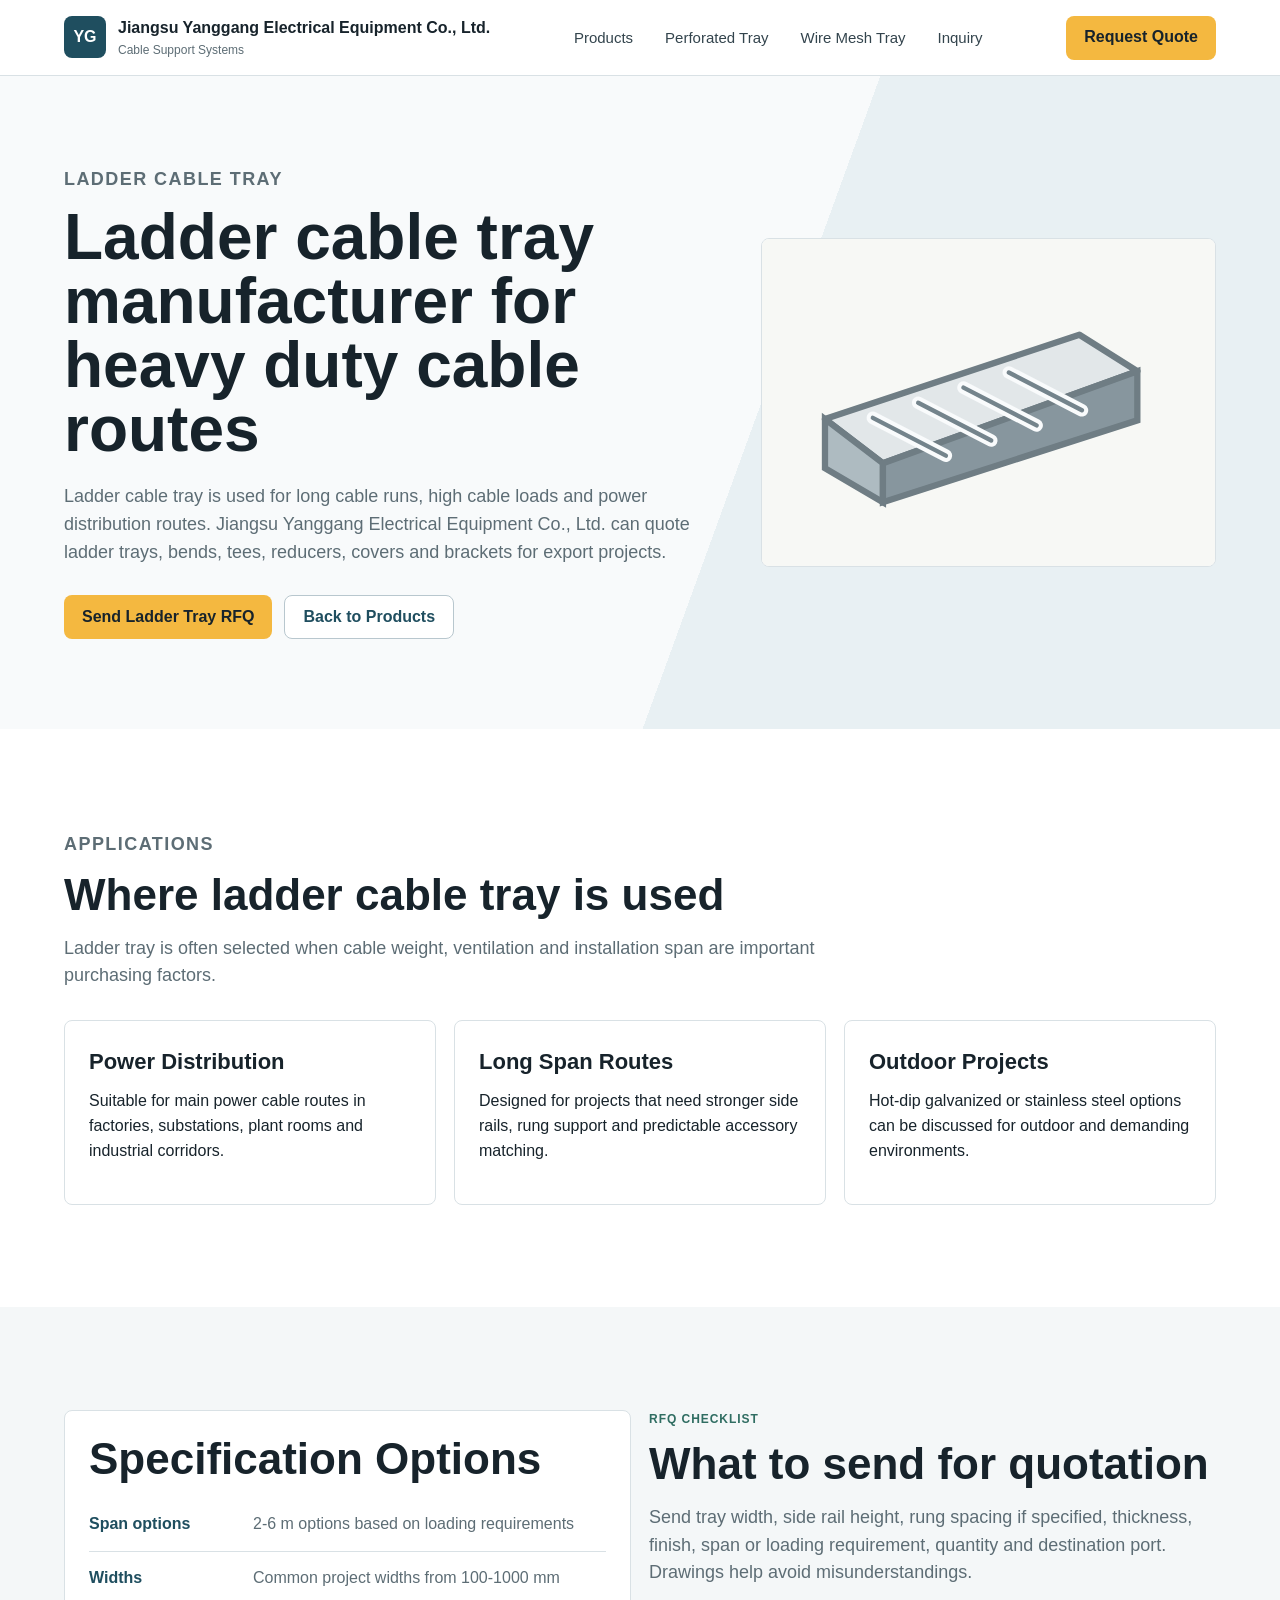
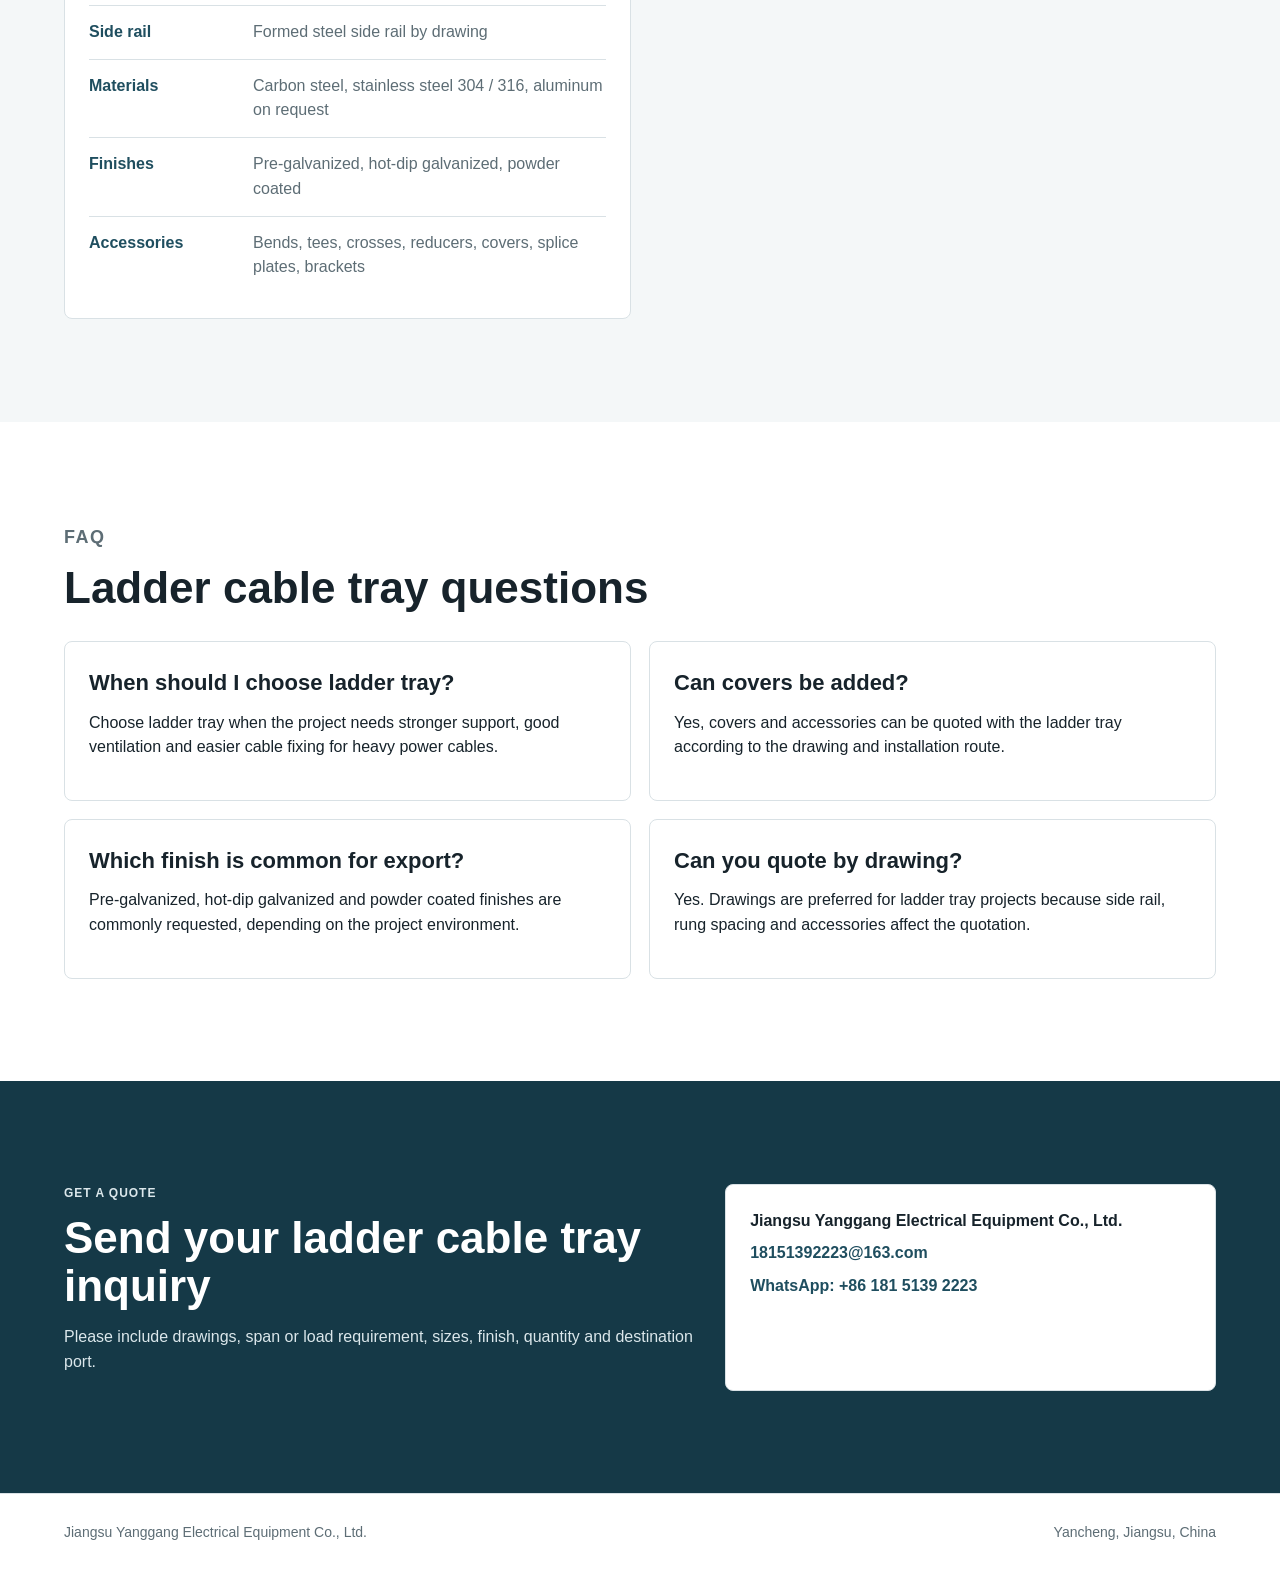
==== ladder-cable-tray.html @ 52fbe7bf "Add ladder-cable-tray SEO page" ====
<!doctype html>
<html lang="en">
  <head>
    <meta charset="utf-8">
    <meta name="viewport" content="width=device-width, initial-scale=1">
    <title>Ladder Cable Tray Manufacturer China | Jiangsu Yanggang</title>
    <meta name="description" content="Ladder cable tray manufacturer in China for heavy duty power cable routing, long span installation and export projects. Send drawings and load requirements for RFQ.">
    <meta name="robots" content="index, follow">
    <link rel="canonical" href="https://ygdqjt.github.io/cable-tray-website/ladder-cable-tray.html">
    <meta property="og:type" content="product">
    <meta property="og:url" content="https://ygdqjt.github.io/cable-tray-website/ladder-cable-tray.html">
    <meta property="og:title" content="Ladder Cable Tray Manufacturer China | Jiangsu Yanggang">
    <meta property="og:description" content="Heavy duty ladder cable tray for power distribution, plant rooms and long cable runs.">
    <meta property="og:site_name" content="Jiangsu Yanggang Electrical Equipment Co., Ltd.">
    <meta name="twitter:card" content="summary">
    <script type="application/ld+json">
      {
        "@context": "https://schema.org",
        "@type": "Product",
        "name": "Ladder Cable Tray",
        "description": "Heavy duty ladder cable tray for power distribution, long span cable runs and plant rooms.",
        "brand": {"@type": "Brand", "name": "Jiangsu Yanggang"},
        "manufacturer": {
          "@type": "Organization",
          "name": "Jiangsu Yanggang Electrical Equipment Co., Ltd.",
          "url": "https://ygdqjt.github.io/cable-tray-website/",
          "email": "18151392223@163.com",
          "telephone": "+8618151392223"
        }
      }
    </script>
    <style>
      :root { --ink:#17232b; --muted:#5d6d75; --line:#d9e1e5; --soft:#f4f7f8; --deep:#1f4e5f; --deep2:#153947; --gold:#f4b840; --green:#2f6d62; --radius:8px; }
      * { box-sizing:border-box; } body { margin:0; color:var(--ink); font-family:Arial, Helvetica, sans-serif; line-height:1.55; } a { color:inherit; text-decoration:none; }
      .site-header { position:sticky; top:0; z-index:10; display:flex; align-items:center; gap:22px; min-height:76px; padding:14px clamp(18px,5vw,64px); background:rgba(255,255,255,.94); border-bottom:1px solid var(--line); }
      .brand { display:flex; align-items:center; gap:12px; min-width:260px; } .brand-mark { display:grid; place-items:center; width:42px; height:42px; border-radius:8px; color:#fff; font-weight:800; background:var(--deep); } .brand strong,.brand small { display:block; } .brand small { color:var(--muted); font-size:12px; }
      .site-nav { display:flex; justify-content:center; gap:clamp(16px,3vw,32px); flex:1; color:#33444d; font-size:15px; } .header-cta,.btn { display:inline-flex; align-items:center; justify-content:center; min-height:44px; padding:0 18px; border-radius:var(--radius); font-weight:700; } .header-cta,.btn.primary { background:var(--gold); color:#17232b; } .btn.secondary { border:1px solid #b8c7ce; color:var(--deep); background:#fff; }
      .product-hero { display:grid; grid-template-columns:minmax(0,1fr) minmax(360px,.72fr); gap:clamp(28px,5vw,70px); align-items:center; padding:clamp(54px,7vw,96px) clamp(18px,5vw,64px); background:linear-gradient(110deg,#f8fafb 0%,#f8fafb 58%,#e8f0f3 58%,#e8f0f3 100%); }
      .eyebrow { margin:0 0 12px; color:var(--green); font-size:12px; font-weight:800; letter-spacing:.08em; text-transform:uppercase; } h1,h2,h3,p { margin-top:0; } h1 { max-width:800px; margin-bottom:22px; font-size:clamp(38px,5vw,66px); line-height:1; } h2 { margin-bottom:16px; font-size:clamp(28px,4vw,44px); line-height:1.08; } h3 { margin-bottom:10px; font-size:22px; }
      .lead,.section-head p,.product-copy p { color:var(--muted); font-size:18px; max-width:760px; } .actions { display:flex; flex-wrap:wrap; gap:12px; margin-top:28px; } .product-visual { border:1px solid var(--line); border-radius:var(--radius); background:#fff; overflow:hidden; } .product-visual svg { display:block; width:100%; height:auto; }
      .section,.contact { padding:clamp(58px,8vw,104px) clamp(18px,5vw,64px); } .section-head { max-width:880px; margin-bottom:30px; } .grid-3,.grid-2 { display:grid; gap:18px; } .grid-3 { grid-template-columns:repeat(3,minmax(0,1fr)); } .grid-2 { grid-template-columns:repeat(2,minmax(0,1fr)); }
      .card,.specs,.faq article,.contact-box { border:1px solid var(--line); border-radius:var(--radius); background:#fff; padding:24px; } .soft { background:var(--soft); } .specs dl { margin:0; } .specs div { display:grid; grid-template-columns:150px 1fr; gap:14px; padding:14px 0; border-bottom:1px solid var(--line); } .specs div:last-child { border-bottom:0; } .specs dt { color:var(--deep); font-weight:800; } .specs dd { margin:0; color:var(--muted); }
      .contact { display:grid; grid-template-columns:minmax(0,.9fr) minmax(320px,.7fr); gap:30px; background:var(--deep2); color:#fff; } .contact p,.contact a { color:#dbe7eb; } .contact-box { background:#fff; color:var(--ink); } .contact-box a { display:block; color:var(--deep); font-weight:700; margin-top:8px; }
      .site-footer { display:flex; justify-content:space-between; gap:22px; padding:28px clamp(18px,5vw,64px); border-top:1px solid var(--line); color:var(--muted); font-size:14px; }
      @media (max-width:900px) { .product-hero,.contact,.grid-3,.grid-2 { grid-template-columns:1fr; } .site-nav,.header-cta { display:none; } h1 { font-size:42px; } .site-footer { display:block; } }
    </style>
  </head>
  <body>
    <header class="site-header">
      <a class="brand" href="index.html" aria-label="Jiangsu Yanggang Electrical Equipment Co., Ltd. home"><span class="brand-mark">YG</span><span><strong>Jiangsu Yanggang Electrical Equipment Co., Ltd.</strong><small>Cable Support Systems</small></span></a>
      <nav class="site-nav" aria-label="Primary navigation"><a href="index.html#products">Products</a><a href="perforated-cable-tray.html">Perforated Tray</a><a href="wire-mesh-cable-tray.html">Wire Mesh Tray</a><a href="#contact">Inquiry</a></nav>
      <a class="header-cta" href="#contact">Request Quote</a>
    </header>
    <main>
      <section class="product-hero">
        <div class="product-copy">
          <p class="eyebrow">Ladder cable tray</p>
          <h1>Ladder cable tray manufacturer for heavy duty cable routes</h1>
          <p class="lead">Ladder cable tray is used for long cable runs, high cable loads and power distribution routes. Jiangsu Yanggang Electrical Equipment Co., Ltd. can quote ladder trays, bends, tees, reducers, covers and brackets for export projects.</p>
          <div class="actions"><a class="btn primary" href="#contact">Send Ladder Tray RFQ</a><a class="btn secondary" href="index.html#products">Back to Products</a></div>
        </div>
        <div class="product-visual" aria-label="Ladder cable tray illustration">
          <svg viewBox="0 0 720 520" role="img" aria-label="Heavy duty ladder cable tray"><rect width="720" height="520" fill="#f7f8f5"/><path d="M100 286 504 152l92 58-404 146z" fill="#e2e7e9" stroke="#6f7d84" stroke-width="10" stroke-linejoin="round"/><path d="M100 286v78l92 54v-62z" fill="#aebbc1" stroke="#6f7d84" stroke-width="10"/><path d="M192 356 596 210v78L192 418z" fill="#87969e" stroke="#6f7d84" stroke-width="10"/><g stroke="#f9fbfc" stroke-width="20" stroke-linecap="round"><path d="M176 284 292 344"/><path d="M248 260 364 320"/><path d="M320 236 436 296"/><path d="M392 212 508 272"/></g><g stroke="#74848c" stroke-width="7" stroke-linecap="round"><path d="M176 284 292 344"/><path d="M248 260 364 320"/><path d="M320 236 436 296"/><path d="M392 212 508 272"/></g></svg>
        </div>
      </section>
      <section class="section"><div class="section-head"><p class="eyebrow">Applications</p><h2>Where ladder cable tray is used</h2><p>Ladder tray is often selected when cable weight, ventilation and installation span are important purchasing factors.</p></div><div class="grid-3"><article class="card"><h3>Power Distribution</h3><p>Suitable for main power cable routes in factories, substations, plant rooms and industrial corridors.</p></article><article class="card"><h3>Long Span Routes</h3><p>Designed for projects that need stronger side rails, rung support and predictable accessory matching.</p></article><article class="card"><h3>Outdoor Projects</h3><p>Hot-dip galvanized or stainless steel options can be discussed for outdoor and demanding environments.</p></article></div></section>
      <section class="section soft"><div class="grid-2"><div class="specs"><h2>Specification Options</h2><dl><div><dt>Span options</dt><dd>2-6 m options based on loading requirements</dd></div><div><dt>Widths</dt><dd>Common project widths from 100-1000 mm</dd></div><div><dt>Side rail</dt><dd>Formed steel side rail by drawing</dd></div><div><dt>Materials</dt><dd>Carbon steel, stainless steel 304 / 316, aluminum on request</dd></div><div><dt>Finishes</dt><dd>Pre-galvanized, hot-dip galvanized, powder coated</dd></div><div><dt>Accessories</dt><dd>Bends, tees, crosses, reducers, covers, splice plates, brackets</dd></div></dl></div><div><p class="eyebrow">RFQ checklist</p><h2>What to send for quotation</h2><p class="lead">Send tray width, side rail height, rung spacing if specified, thickness, finish, span or loading requirement, quantity and destination port. Drawings help avoid misunderstandings.</p></div></div></section>
      <section class="section"><div class="section-head"><p class="eyebrow">FAQ</p><h2>Ladder cable tray questions</h2></div><div class="grid-2 faq"><article><h3>When should I choose ladder tray?</h3><p>Choose ladder tray when the project needs stronger support, good ventilation and easier cable fixing for heavy power cables.</p></article><article><h3>Can covers be added?</h3><p>Yes, covers and accessories can be quoted with the ladder tray according to the drawing and installation route.</p></article><article><h3>Which finish is common for export?</h3><p>Pre-galvanized, hot-dip galvanized and powder coated finishes are commonly requested, depending on the project environment.</p></article><article><h3>Can you quote by drawing?</h3><p>Yes. Drawings are preferred for ladder tray projects because side rail, rung spacing and accessories affect the quotation.</p></article></div></section>
      <section class="contact" id="contact"><div><p class="eyebrow">Get a quote</p><h2>Send your ladder cable tray inquiry</h2><p>Please include drawings, span or load requirement, sizes, finish, quantity and destination port.</p></div><div class="contact-box"><strong>Jiangsu Yanggang Electrical Equipment Co., Ltd.</strong><a href="mailto:18151392223@163.com">18151392223@163.com</a><a href="https://wa.me/8618151392223">WhatsApp: +86 181 5139 2223</a></div></section>
    </main>
    <footer class="site-footer"><span>Jiangsu Yanggang Electrical Equipment Co., Ltd.</span><span>Yancheng, Jiangsu, China</span></footer>
  </body>
</html>
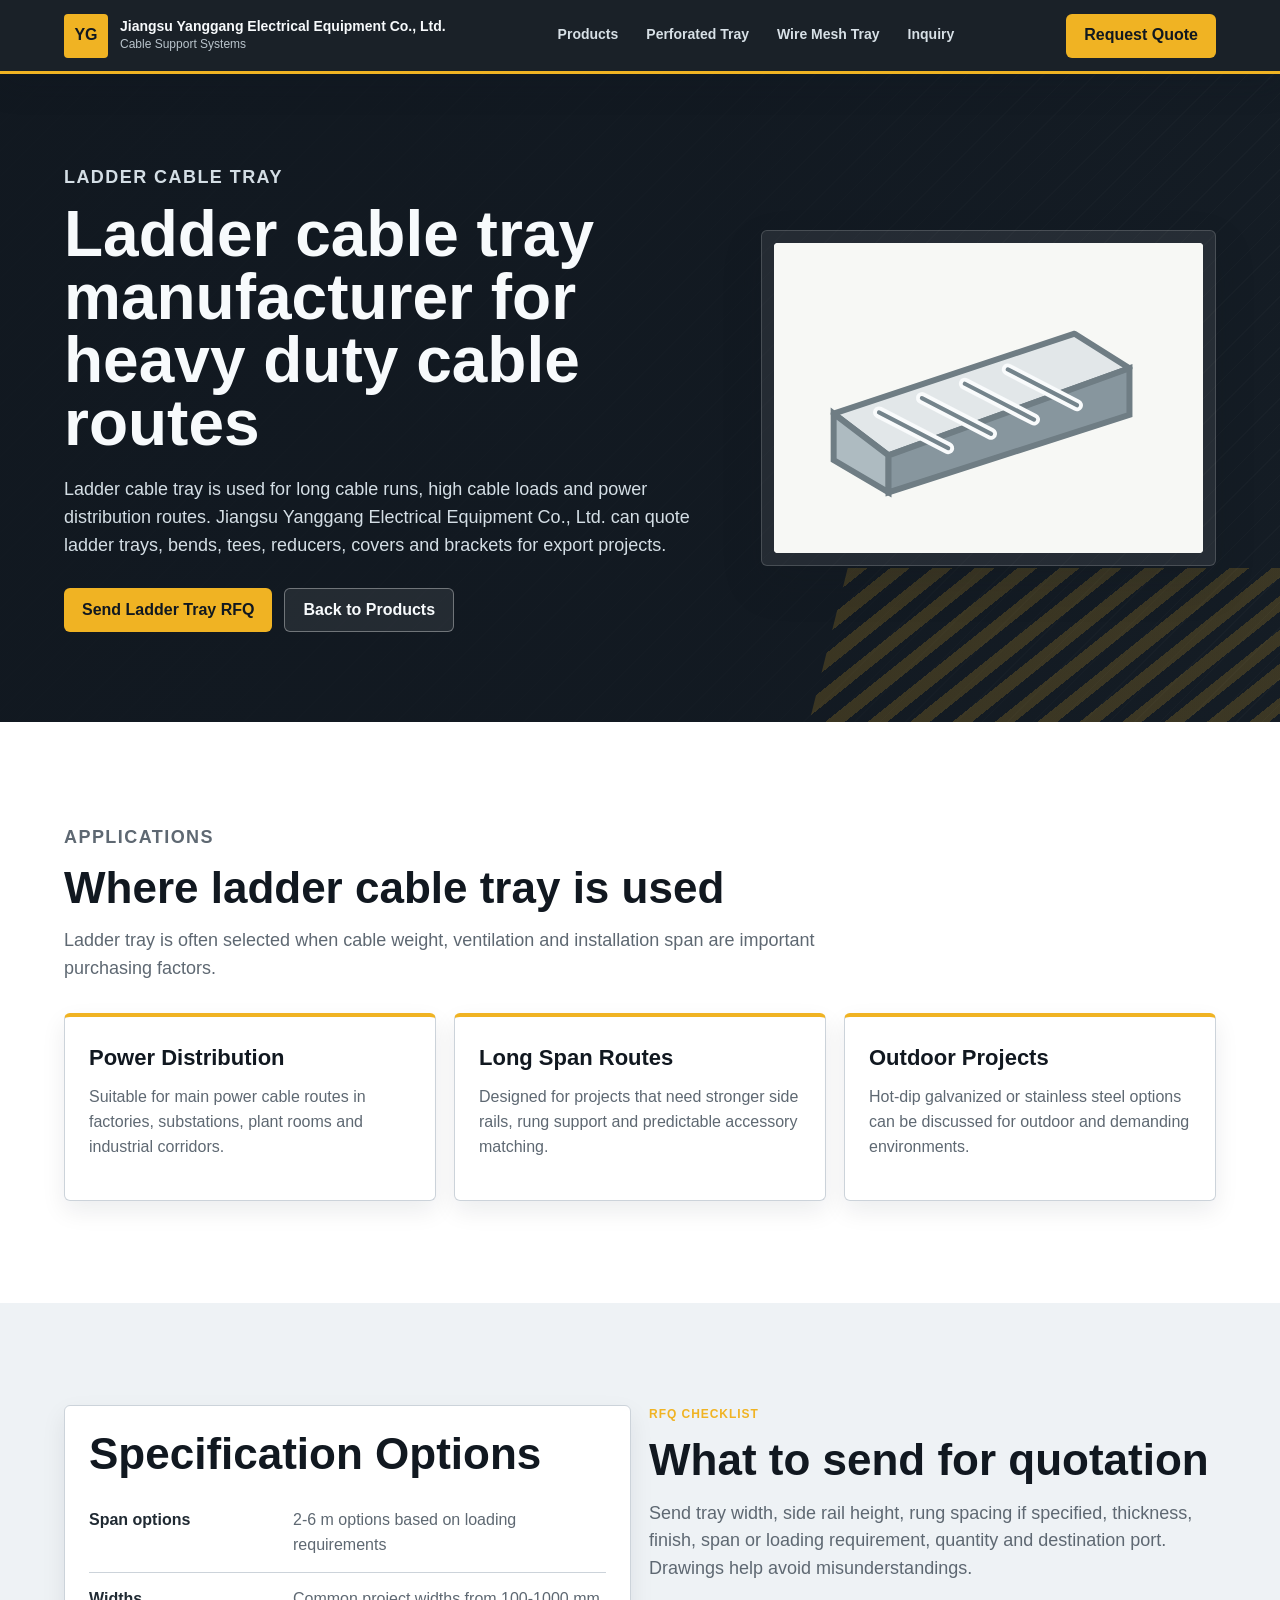
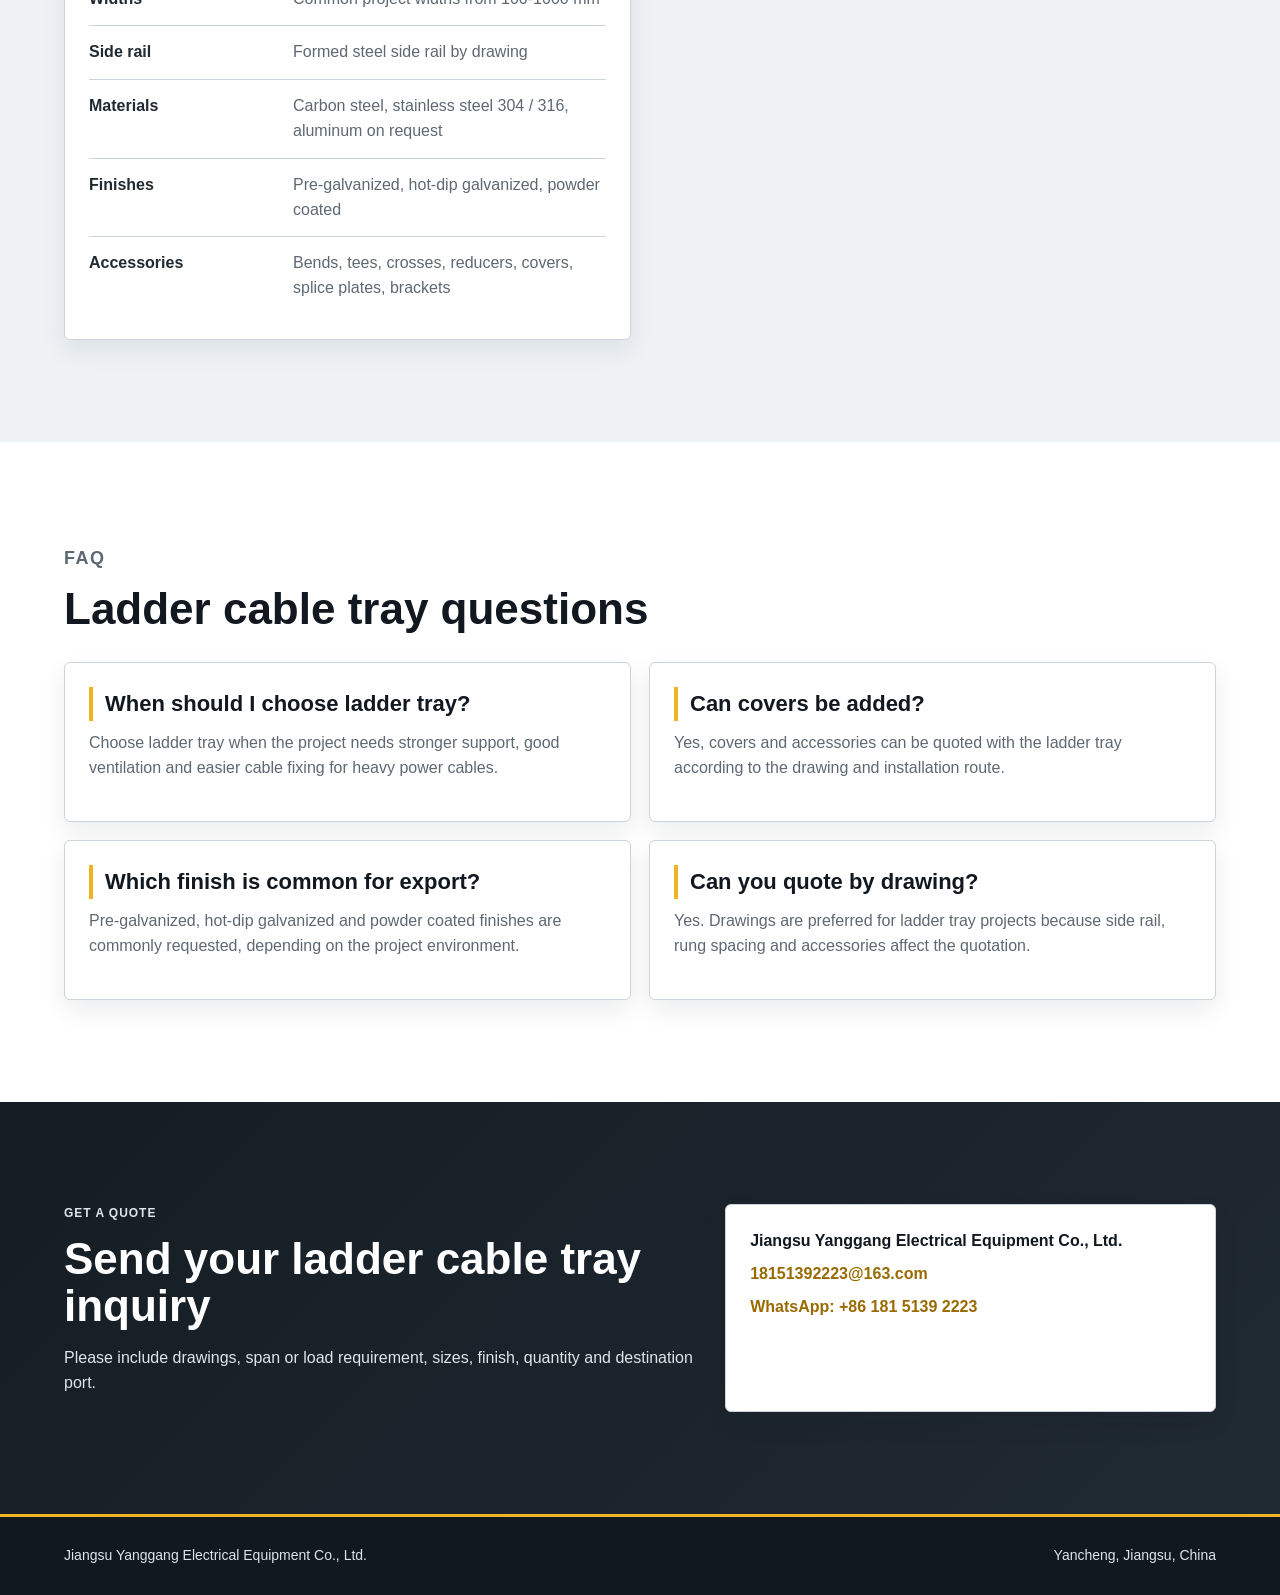
==== commit d6d33527: "Apply industrial website design to ladder-cable-tray.html" ====
--- a/ladder-cable-tray.html
+++ b/ladder-cable-tray.html
@@ -1,4 +1,4 @@
-<!doctype html>
+﻿<!doctype html>
 <html lang="en">
   <head>
     <meta charset="utf-8">
@@ -30,19 +30,56 @@
       }
     </script>
     <style>
-      :root { --ink:#17232b; --muted:#5d6d75; --line:#d9e1e5; --soft:#f4f7f8; --deep:#1f4e5f; --deep2:#153947; --gold:#f4b840; --green:#2f6d62; --radius:8px; }
-      * { box-sizing:border-box; } body { margin:0; color:var(--ink); font-family:Arial, Helvetica, sans-serif; line-height:1.55; } a { color:inherit; text-decoration:none; }
-      .site-header { position:sticky; top:0; z-index:10; display:flex; align-items:center; gap:22px; min-height:76px; padding:14px clamp(18px,5vw,64px); background:rgba(255,255,255,.94); border-bottom:1px solid var(--line); }
-      .brand { display:flex; align-items:center; gap:12px; min-width:260px; } .brand-mark { display:grid; place-items:center; width:42px; height:42px; border-radius:8px; color:#fff; font-weight:800; background:var(--deep); } .brand strong,.brand small { display:block; } .brand small { color:var(--muted); font-size:12px; }
-      .site-nav { display:flex; justify-content:center; gap:clamp(16px,3vw,32px); flex:1; color:#33444d; font-size:15px; } .header-cta,.btn { display:inline-flex; align-items:center; justify-content:center; min-height:44px; padding:0 18px; border-radius:var(--radius); font-weight:700; } .header-cta,.btn.primary { background:var(--gold); color:#17232b; } .btn.secondary { border:1px solid #b8c7ce; color:var(--deep); background:#fff; }
-      .product-hero { display:grid; grid-template-columns:minmax(0,1fr) minmax(360px,.72fr); gap:clamp(28px,5vw,70px); align-items:center; padding:clamp(54px,7vw,96px) clamp(18px,5vw,64px); background:linear-gradient(110deg,#f8fafb 0%,#f8fafb 58%,#e8f0f3 58%,#e8f0f3 100%); }
-      .eyebrow { margin:0 0 12px; color:var(--green); font-size:12px; font-weight:800; letter-spacing:.08em; text-transform:uppercase; } h1,h2,h3,p { margin-top:0; } h1 { max-width:800px; margin-bottom:22px; font-size:clamp(38px,5vw,66px); line-height:1; } h2 { margin-bottom:16px; font-size:clamp(28px,4vw,44px); line-height:1.08; } h3 { margin-bottom:10px; font-size:22px; }
-      .lead,.section-head p,.product-copy p { color:var(--muted); font-size:18px; max-width:760px; } .actions { display:flex; flex-wrap:wrap; gap:12px; margin-top:28px; } .product-visual { border:1px solid var(--line); border-radius:var(--radius); background:#fff; overflow:hidden; } .product-visual svg { display:block; width:100%; height:auto; }
-      .section,.contact { padding:clamp(58px,8vw,104px) clamp(18px,5vw,64px); } .section-head { max-width:880px; margin-bottom:30px; } .grid-3,.grid-2 { display:grid; gap:18px; } .grid-3 { grid-template-columns:repeat(3,minmax(0,1fr)); } .grid-2 { grid-template-columns:repeat(2,minmax(0,1fr)); }
-      .card,.specs,.faq article,.contact-box { border:1px solid var(--line); border-radius:var(--radius); background:#fff; padding:24px; } .soft { background:var(--soft); } .specs dl { margin:0; } .specs div { display:grid; grid-template-columns:150px 1fr; gap:14px; padding:14px 0; border-bottom:1px solid var(--line); } .specs div:last-child { border-bottom:0; } .specs dt { color:var(--deep); font-weight:800; } .specs dd { margin:0; color:var(--muted); }
-      .contact { display:grid; grid-template-columns:minmax(0,.9fr) minmax(320px,.7fr); gap:30px; background:var(--deep2); color:#fff; } .contact p,.contact a { color:#dbe7eb; } .contact-box { background:#fff; color:var(--ink); } .contact-box a { display:block; color:var(--deep); font-weight:700; margin-top:8px; }
-      .site-footer { display:flex; justify-content:space-between; gap:22px; padding:28px clamp(18px,5vw,64px); border-top:1px solid var(--line); color:var(--muted); font-size:14px; }
-      @media (max-width:900px) { .product-hero,.contact,.grid-3,.grid-2 { grid-template-columns:1fr; } .site-nav,.header-cta { display:none; } h1 { font-size:42px; } .site-footer { display:block; } }
+      :root { --ink:#111820; --muted:#5e6872; --line:#ccd3da; --soft:#eef2f5; --steel:#202a33; --steel2:#151d24; --steel3:#2f3b45; --accent:#f0b323; --radius:6px; --shadow:0 18px 40px rgba(17,24,32,.16); }
+      * { box-sizing:border-box; }
+      body { margin:0; color:var(--ink); font-family:Arial, Helvetica, sans-serif; line-height:1.55; background:var(--soft); }
+      a { color:inherit; text-decoration:none; }
+      .site-header { position:sticky; top:0; z-index:10; display:flex; align-items:center; gap:24px; min-height:74px; padding:12px clamp(18px,5vw,64px); color:#f7fafc; background:rgba(17,24,32,.96); border-bottom:3px solid var(--accent); box-shadow:0 12px 30px rgba(17,24,32,.18); }
+      .brand { display:flex; align-items:center; gap:12px; min-width:270px; }
+      .brand-mark { display:grid; place-items:center; width:44px; height:44px; border-radius:4px; color:#111820; font-weight:900; background:var(--accent); }
+      .brand strong,.brand small { display:block; }
+      .brand strong { max-width:360px; font-size:14px; line-height:1.2; }
+      .brand small { color:#b9c4cc; font-size:12px; }
+      .site-nav { display:flex; justify-content:center; gap:clamp(14px,2.6vw,28px); flex:1; color:#d7e0e6; font-size:14px; font-weight:800; }
+      .site-nav a { padding:10px 0; border-bottom:2px solid transparent; }
+      .site-nav a:hover { color:#fff; border-bottom-color:var(--accent); }
+      .header-cta,.btn { display:inline-flex; align-items:center; justify-content:center; min-height:44px; padding:0 18px; border-radius:var(--radius); font-weight:900; }
+      .header-cta,.btn.primary { background:var(--accent); color:#111820; }
+      .btn.secondary { border:1px solid rgba(255,255,255,.35); color:#f7fafc; background:rgba(255,255,255,.08); }
+      .product-hero { position:relative; display:grid; grid-template-columns:minmax(0,1fr) minmax(360px,.72fr); gap:clamp(28px,5vw,70px); align-items:center; padding:clamp(54px,7vw,96px) clamp(18px,5vw,64px); color:#f7fafc; background:linear-gradient(90deg,rgba(17,24,32,.96),rgba(17,24,32,.88) 58%,rgba(17,24,32,.68)), repeating-linear-gradient(135deg,rgba(255,255,255,.06) 0 1px,transparent 1px 18px), #1b252e; overflow:hidden; }
+      .product-hero::after { content:""; position:absolute; right:-8vw; bottom:-6vw; width:44vw; height:18vw; background:repeating-linear-gradient(135deg,rgba(240,179,35,.18) 0 14px,transparent 14px 30px); transform:skewX(-14deg); }
+      .product-copy,.product-visual { position:relative; z-index:1; }
+      .eyebrow { margin:0 0 12px; color:var(--accent); font-size:12px; font-weight:900; letter-spacing:.08em; text-transform:uppercase; }
+      h1,h2,h3,p { margin-top:0; }
+      h1 { max-width:820px; margin-bottom:22px; font-size:clamp(40px,5vw,68px); line-height:.98; }
+      h2 { margin-bottom:16px; font-size:clamp(28px,4vw,44px); line-height:1.08; }
+      h3 { margin-bottom:10px; font-size:22px; }
+      .lead,.section-head p,.product-copy p { color:#d4dee5; font-size:18px; max-width:760px; }
+      .section .lead,.section-head p,.card p,.faq p,.specs dd { color:var(--muted); }
+      .actions { display:flex; flex-wrap:wrap; gap:12px; margin-top:28px; }
+      .product-visual { padding:12px; border:1px solid rgba(255,255,255,.16); border-radius:var(--radius); background:rgba(255,255,255,.08); box-shadow:var(--shadow); }
+      .product-visual svg { display:block; width:100%; height:auto; background:#fff; border-radius:4px; }
+      .section,.contact { padding:clamp(58px,8vw,104px) clamp(18px,5vw,64px); }
+      .section { background:#fff; }
+      .section.soft { background:var(--soft); }
+      .section-head { max-width:900px; margin-bottom:30px; }
+      .grid-3,.grid-2 { display:grid; gap:18px; }
+      .grid-3 { grid-template-columns:repeat(3,minmax(0,1fr)); }
+      .grid-2 { grid-template-columns:repeat(2,minmax(0,1fr)); }
+      .card,.specs,.faq article,.contact-box { border:1px solid var(--line); border-radius:var(--radius); background:#fff; padding:24px; box-shadow:0 10px 24px rgba(17,24,32,.08); }
+      .card { border-top:4px solid var(--accent); }
+      .specs dl { margin:0; }
+      .specs div { display:grid; grid-template-columns:150px 1fr; gap:14px; padding:14px 0; border-bottom:1px solid var(--line); }
+      .specs div:last-child { border-bottom:0; }
+      .specs dt { color:var(--steel); font-weight:900; }
+      .faq article h3 { padding-left:12px; border-left:4px solid var(--accent); }
+      .contact { display:grid; grid-template-columns:minmax(0,.9fr) minmax(320px,.7fr); gap:30px; color:#fff; background:linear-gradient(135deg,var(--steel2),var(--steel)); }
+      .contact p,.contact a { color:#dbe7eb; }
+      .contact-box { color:var(--ink); }
+      .contact-box a { display:block; color:var(--steel); font-weight:900; margin-top:8px; }
+      .contact-box a[href*="wa.me"], .contact-box a[href^="mailto"] { color:#9a6a00; }
+      .site-footer { display:flex; justify-content:space-between; gap:22px; padding:28px clamp(18px,5vw,64px); color:#dce5eb; border-top:3px solid var(--accent); background:#111820; font-size:14px; }
+      @media (max-width:900px) { .product-hero,.contact,.grid-3,.grid-2 { grid-template-columns:1fr; } .site-nav,.header-cta { display:none; } h1 { font-size:42px; } .brand { min-width:0; } .brand strong { max-width:220px; font-size:12px; } .site-footer { display:block; } .site-footer span + span { display:block; margin-top:10px; } }
     </style>
   </head>
   <body>
@@ -71,3 +108,4 @@
     <footer class="site-footer"><span>Jiangsu Yanggang Electrical Equipment Co., Ltd.</span><span>Yancheng, Jiangsu, China</span></footer>
   </body>
 </html>
+
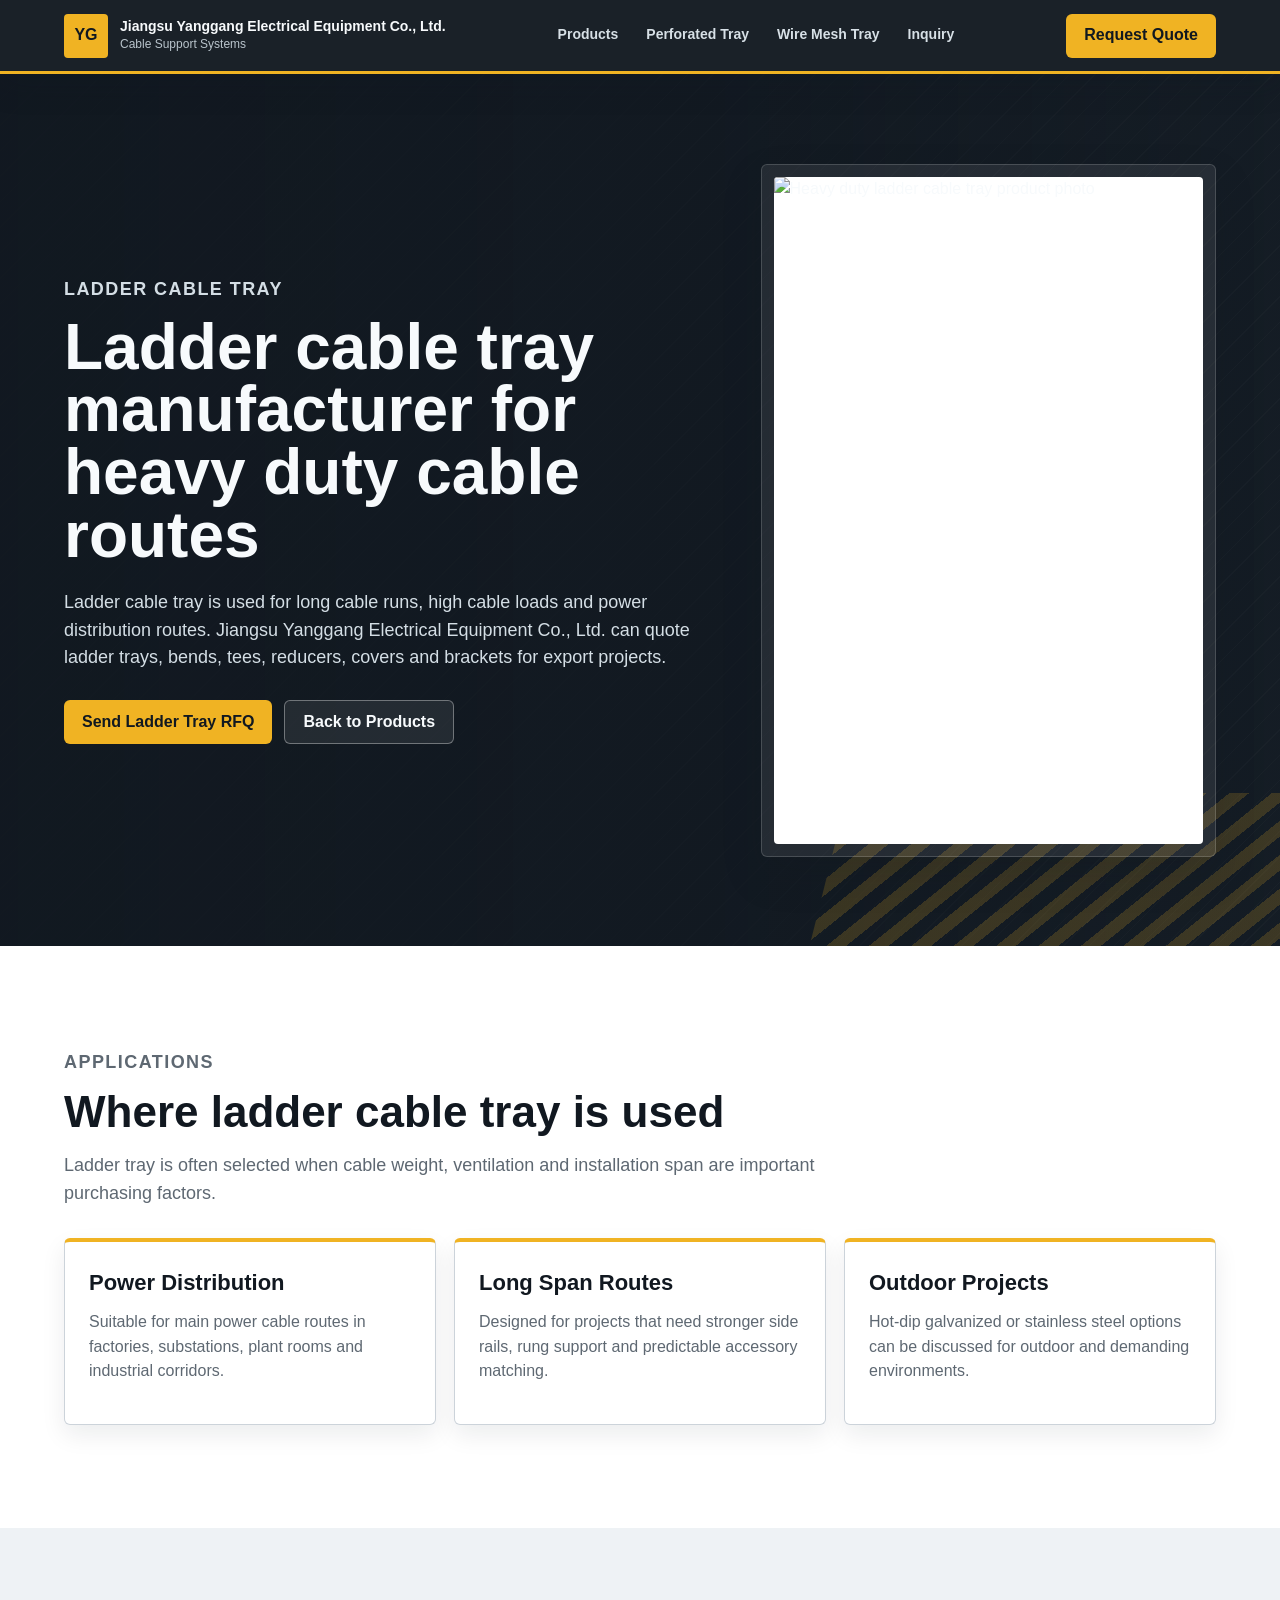
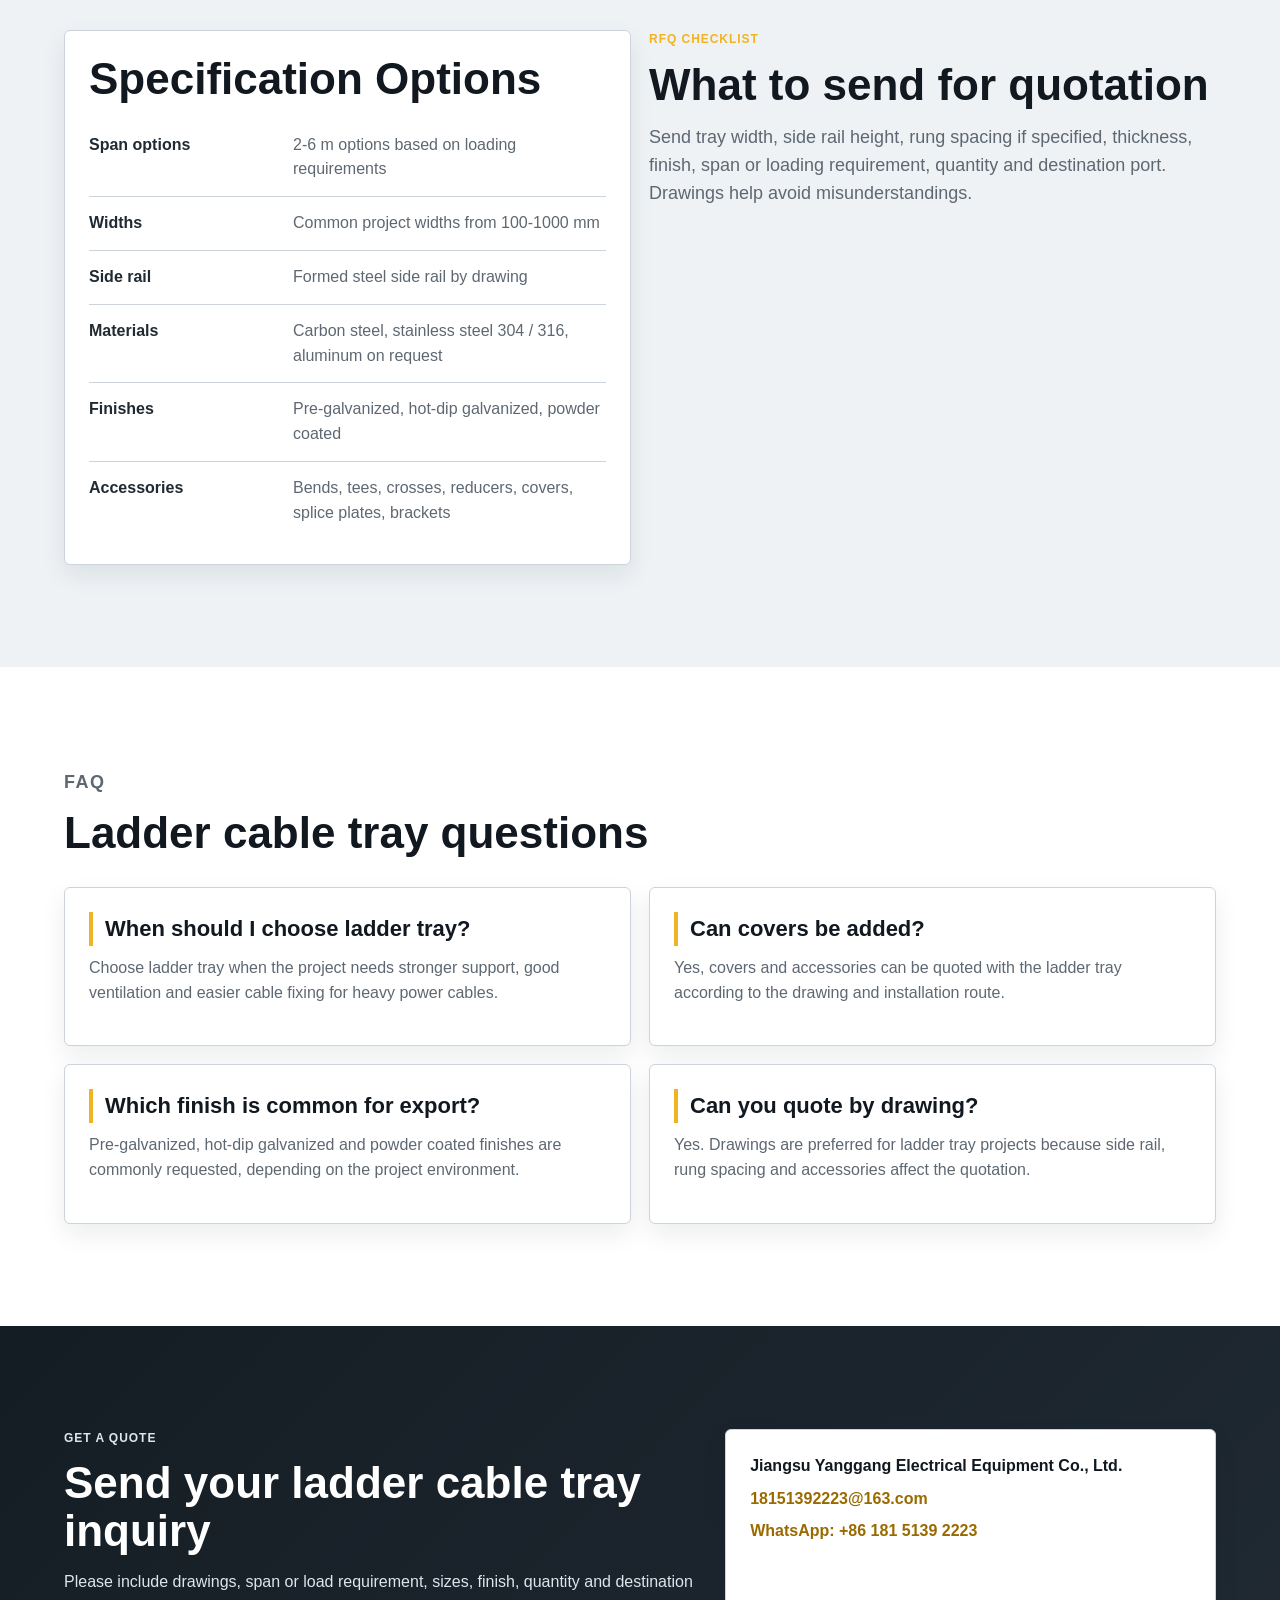
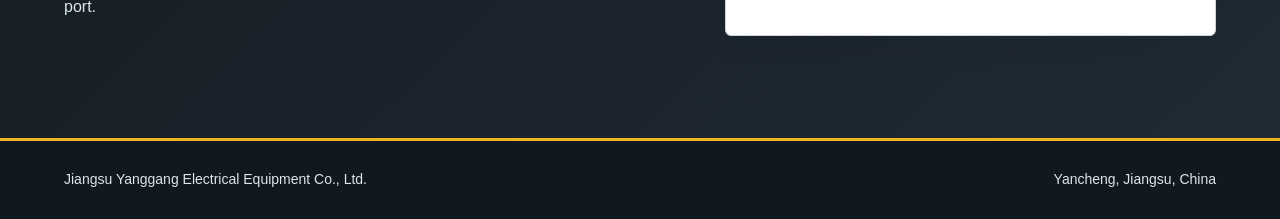
==== commit 2be1caea: "Replace product images on pages Use new product photos for homepage cards and product page hero visu" ====
--- a/ladder-cable-tray.html
+++ b/ladder-cable-tray.html
@@ -58,7 +58,7 @@
       .section .lead,.section-head p,.card p,.faq p,.specs dd { color:var(--muted); }
       .actions { display:flex; flex-wrap:wrap; gap:12px; margin-top:28px; }
       .product-visual { padding:12px; border:1px solid rgba(255,255,255,.16); border-radius:var(--radius); background:rgba(255,255,255,.08); box-shadow:var(--shadow); }
-      .product-visual svg { display:block; width:100%; height:auto; background:#fff; border-radius:4px; }
+      .product-visual img { display:block; width:100%; aspect-ratio:1.38; object-fit:cover; background:#fff; border-radius:4px; }
       .section,.contact { padding:clamp(58px,8vw,104px) clamp(18px,5vw,64px); }
       .section { background:#fff; }
       .section.soft { background:var(--soft); }
@@ -96,8 +96,8 @@
           <p class="lead">Ladder cable tray is used for long cable runs, high cable loads and power distribution routes. Jiangsu Yanggang Electrical Equipment Co., Ltd. can quote ladder trays, bends, tees, reducers, covers and brackets for export projects.</p>
           <div class="actions"><a class="btn primary" href="#contact">Send Ladder Tray RFQ</a><a class="btn secondary" href="index.html#products">Back to Products</a></div>
         </div>
-        <div class="product-visual" aria-label="Ladder cable tray illustration">
-          <svg viewBox="0 0 720 520" role="img" aria-label="Heavy duty ladder cable tray"><rect width="720" height="520" fill="#f7f8f5"/><path d="M100 286 504 152l92 58-404 146z" fill="#e2e7e9" stroke="#6f7d84" stroke-width="10" stroke-linejoin="round"/><path d="M100 286v78l92 54v-62z" fill="#aebbc1" stroke="#6f7d84" stroke-width="10"/><path d="M192 356 596 210v78L192 418z" fill="#87969e" stroke="#6f7d84" stroke-width="10"/><g stroke="#f9fbfc" stroke-width="20" stroke-linecap="round"><path d="M176 284 292 344"/><path d="M248 260 364 320"/><path d="M320 236 436 296"/><path d="M392 212 508 272"/></g><g stroke="#74848c" stroke-width="7" stroke-linecap="round"><path d="M176 284 292 344"/><path d="M248 260 364 320"/><path d="M320 236 436 296"/><path d="M392 212 508 272"/></g></svg>
+        <div class="product-visual" aria-label="Ladder cable tray product photo">
+          <img src="assets/product-ladder-tray.jpg" width="1000" height="667" alt="Heavy duty ladder cable tray product photo">
         </div>
       </section>
       <section class="section"><div class="section-head"><p class="eyebrow">Applications</p><h2>Where ladder cable tray is used</h2><p>Ladder tray is often selected when cable weight, ventilation and installation span are important purchasing factors.</p></div><div class="grid-3"><article class="card"><h3>Power Distribution</h3><p>Suitable for main power cable routes in factories, substations, plant rooms and industrial corridors.</p></article><article class="card"><h3>Long Span Routes</h3><p>Designed for projects that need stronger side rails, rung support and predictable accessory matching.</p></article><article class="card"><h3>Outdoor Projects</h3><p>Hot-dip galvanized or stainless steel options can be discussed for outdoor and demanding environments.</p></article></div></section>
@@ -108,4 +108,4 @@
     <footer class="site-footer"><span>Jiangsu Yanggang Electrical Equipment Co., Ltd.</span><span>Yancheng, Jiangsu, China</span></footer>
   </body>
 </html>
-
+
